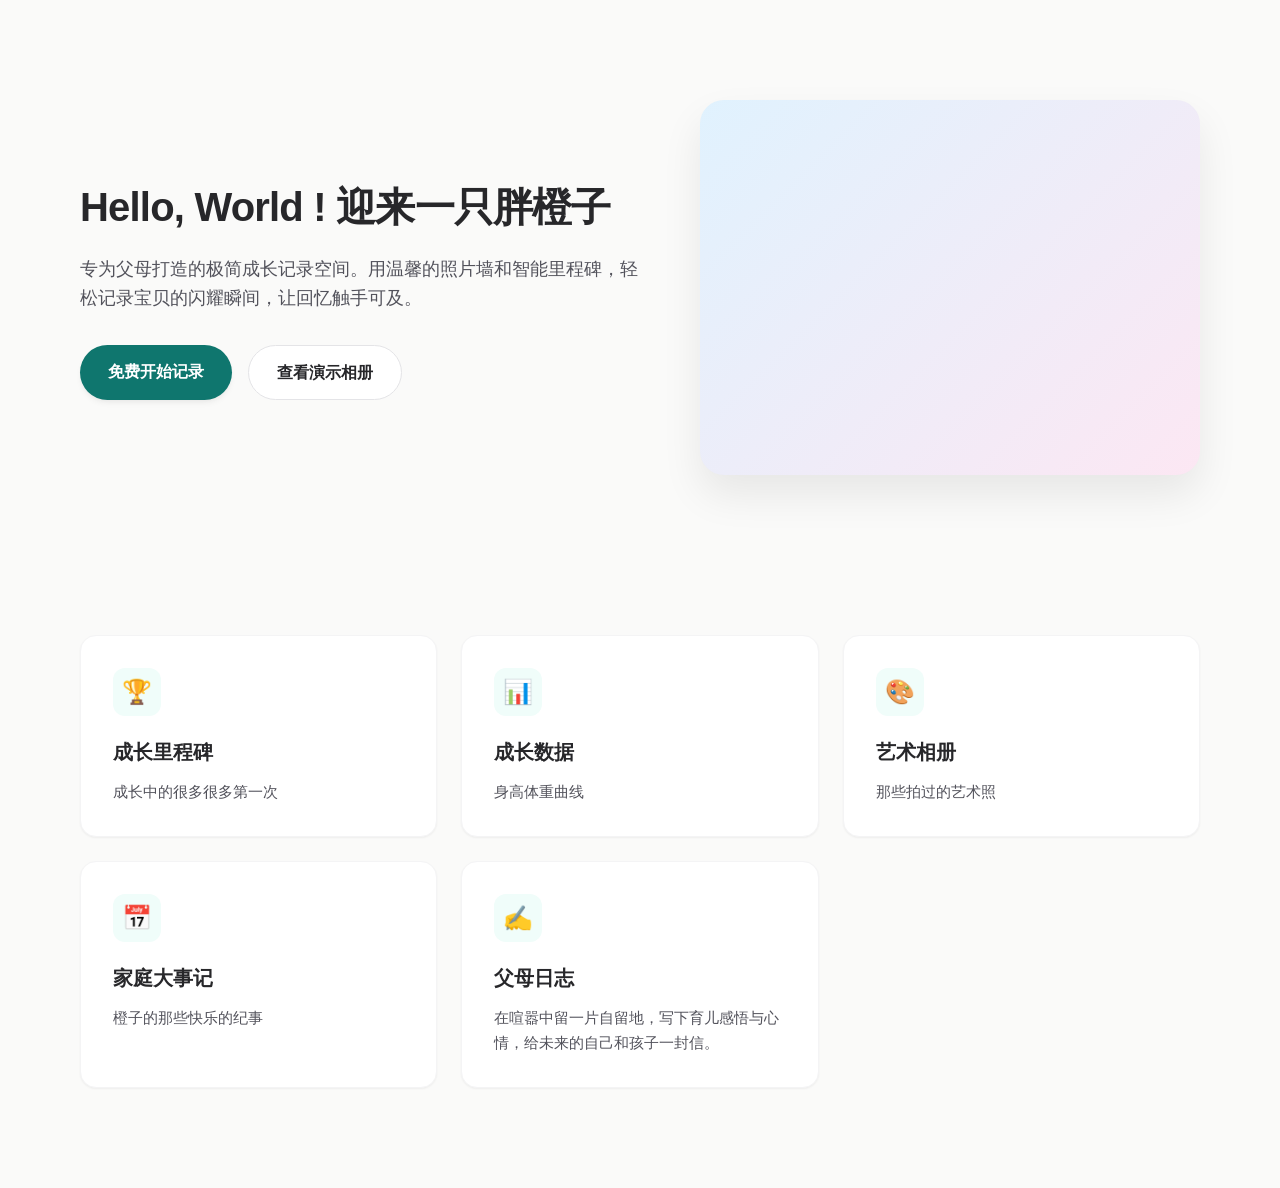
==== index.html @ 204cb5de "update base codes" ====
<!DOCTYPE html>
<html lang="zh-CN">
<head>
    <meta charset="UTF-8">
    <meta name="viewport" content="width=device-width, initial-scale=1.0">
    <title>橙子的成长足迹 - 记录她的每一个瞬间</title>

    <!-- 1. 基础样式 (必须最先加载) -->
    <link rel="stylesheet" href="css/base.css">

    <!-- 2. 组件/模块样式 (顺序无关紧要) -->
    <link rel="stylesheet" href="css/hero.css">
    <link rel="stylesheet" href="css/features.css">

    <!-- 3. 响应式样式 (必须最后加载，以覆盖默认样式) -->
    <link rel="stylesheet" href="css/responsive.css">
</head>
<body>

    <!-- 首屏照片墙区 -->
    <section class="hero">
        <div class="hero-content">
            <h1>Hello, World ! 迎来一只胖橙子</h1>
            <p>专为父母打造的极简成长记录空间。用温馨的照片墙和智能里程碑，轻松记录宝贝的闪耀瞬间，让回忆触手可及。</p>
            <div class="cta-group">
                <a href="#" class="btn btn-primary">免费开始记录</a>
                <a href="#" class="btn btn-secondary">查看演示相册</a>
            </div>
        </div>
        <!-- 动态照片墙容器 -->
        <div class="hero-image photo-wall">
            <!-- 1. 首屏关键图：立即加载，高优先级，锁定尺寸防抖动 -->
            <picture class="wall-photo-wrapper">
                <source srcset="images/照片墙主图.webp" type="image/webp">
                <img src="images/照片墙主图.jpg" alt="宝贝成长瞬间1"
                     class="wall-photo"
                     width="400" height="300"
                     fetchpriority="high" decoding="async">
            </picture>

            <!-- 2. 第二张图：原生懒加载，接近视口时才加载 -->
            <picture class="wall-photo-wrapper">
                <source srcset="images/照片墙2.webp" type="image/webp">
                <img src="images/照片墙2.jpg" alt="宝贝成长瞬间2"
                     class="wall-photo"
                     width="400" height="300"
                     loading="lazy" decoding="async">
            </picture>

            <!-- 3. 第三张图：原生懒加载 -->
            <picture class="wall-photo-wrapper">
                <source srcset="images/照片墙3.webp" type="image/webp">
                <img src="images/照片墙3.jpg" alt="宝贝成长瞬间3"
                     class="wall-photo"
                     width="400" height="300"
                     loading="lazy" decoding="async">
            </picture>
        </div>
    </section>


    <!-- 功能区 -->
    <section class="features">
        <div class="features-grid">
            <article class="feature-card">
                <div class="feature-icon">🏆</div>
                <h3>成长里程碑</h3>
                <p>成长中的很多很多第一次</p>
            </article>
            <article class="feature-card">
                <div class="feature-icon">📊</div>
                <h3>成长数据</h3>
                <p>身高体重曲线</p>
            </article>
            <article class="feature-card">
                <div class="feature-icon">🎨</div>
                <h3>艺术相册</h3>
                <p>那些拍过的艺术照</p>
            </article>
            <article class="feature-card">
                <div class="feature-icon">📅</div>
                <h3>家庭大事记</h3>
                <p>橙子的那些快乐的纪事</p>
            </article>
            <article class="feature-card">
                <div class="feature-icon">✍️</div>
                <h3>父母日志</h3>
                <p>在喧嚣中留一片自留地，写下育儿感悟与心情，给未来的自己和孩子一封信。</p>
            </article>
        </div>
    </section>

</body>
</html>
---- css/base.css ----
/* =========================================
   1. 全局重置与基础变量 (Stripe/Apple 风格)
   ========================================= */
:root {
    /* 温馨极简配色 (WCAG AA 对比度验证) */
    --color-bg: #FAFAF9;          /* 温暖的米白背景 */
    --color-text: #27272A;        /* 深灰主文本 (对比度 > 10:1) */
    --color-subtext: #52525B;     /* 次级文本 (对比度 > 4.5:1) */
    --color-primary: #0F766E;     /* 温暖青绿 (主按钮) */
    --color-primary-hover: #0D5F58;
    --color-card-bg: #FFFFFF;

    /* Stripe 风格阴影 */
    --shadow-sm: 0 1px 2px 0 rgba(0, 0, 0, 0.05);
    --shadow-md: 0 4px 6px -1px rgba(0, 0, 0, 0.05), 0 2px 4px -1px rgba(0, 0, 0, 0.03);
    --shadow-lg: 0 10px 15px -3px rgba(0, 0, 0, 0.05), 0 4px 6px -2px rgba(0, 0, 0, 0.02);

    /* 排版与圆角 */
    --radius-lg: 16px;
    --font-sans: -apple-system, BlinkMacSystemFont, "Segoe UI", Roboto, "Helvetica Neue", Arial, sans-serif;
}

*, *::before, *::after {
    box-sizing: border-box;
    margin: 0;
    padding: 0;
}

body {
    font-family: var(--font-sans);
    background-color: var(--color-bg);
    color: var(--color-text);
    line-height: 1.6;
    -webkit-font-smoothing: antialiased;
}

/* 全局按钮基础样式 */
.btn {
    padding: 14px 28px;
    border-radius: 999px; /* 胶囊按钮 */
    font-size: 1rem;
    font-weight: 600;
    text-decoration: none;
    transition: all 0.2s ease;
    cursor: pointer;
    border: none;
    display: inline-block;
}
---- css/hero.css ----
/* =========================================
   2. 首屏照片墙区 (Hero Section)
   ========================================= */
.hero {
    padding: 60px 20px;
    max-width: 1200px;
    margin: 0 auto;
    display: flex;
    flex-direction: column;
    align-items: center;
    text-align: center;
    gap: 40px;
}

.hero-content {
    max-width: 600px;
}

.hero h1 {
    font-size: 2.5rem;
    font-weight: 800;
    letter-spacing: -0.02em;
    margin-bottom: 16px;
    color: var(--color-text);
}

.hero p {
    font-size: 1.125rem;
    color: var(--color-subtext);
    margin-bottom: 32px;
}

/* 双CTA按钮布局 */
.cta-group {
    display: flex;
    gap: 16px;
    justify-content: center;
    flex-wrap: wrap;
}

.btn-primary {
    background-color: var(--color-primary);
    color: #FFF;
    box-shadow: var(--shadow-md);
}

.btn-primary:hover {
    background-color: var(--color-primary-hover);
    transform: translateY(-1px);
}

.btn-secondary {
    background-color: var(--color-card-bg);
    color: var(--color-text);
    border: 1px solid #E4E4E7;
}

.btn-secondary:hover {
    background-color: #F4F4F5;
}

/* 3D渲染图占位符 */
.hero-image {
    width: 100%;
    max-width: 400px;
    aspect-ratio: 4/3;
    background: linear-gradient(135deg, #E0F2FE 0%, #FCE7F3 100%);
    border-radius: var(--radius-lg);
    box-shadow: var(--shadow-lg);
    display: flex;
    align-items: center;
    justify-content: center;
    color: var(--color-subtext);
    font-size: 0.9rem;
}


/* =========================================
   首屏照片墙 - 自动轮播修复版
   ========================================= */

/* 1. 容器保持不变：限制边界，防止溢出 */
.photo-wall {
    position: relative;
    width: 100%;
    aspect-ratio: 4 / 3; /* 保持比例 */
    overflow: hidden;    /* 【核心】裁剪溢出部分 */
    border-radius: 24px;
    background-color: #f3f4f6;
    box-shadow: 0 20px 40px rgba(0,0,0,0.08);
}

/* 2. 图片包装器：绝对定位重叠 */
.wall-photo-wrapper {
    position: absolute;
    top: 0;
    left: 0;
    width: 100%;
    height: 100%;

    /* 初始状态：透明且稍微放大（为了做缩放进场效果） */
    opacity: 0;
    transform: scale(1.1);
    z-index: 1;
}

/* 确保图片填满容器且不变形 */
.wall-photo {
    width: 100%;
    height: 100%;
    object-fit: cover;
}

/* 3. 定义动画关键帧：淡入 -> 停留展示 -> 淡出 */
@keyframes slideShow {
    0% {
        opacity: 0;
        transform: scale(1.1); /* 初始稍微放大 */
        z-index: 1;
    }
    5% {
        opacity: 1;
        transform: scale(1);   /* 迅速恢复正常大小 */
        z-index: 2;            /* 提到顶层 */
    }
    30% {
        opacity: 1;
        transform: scale(1);   /* 保持展示状态 */
        z-index: 2;
    }
    35% {
        opacity: 0;            /* 快速淡出 */
        transform: scale(1.05);/* 稍微放大一点点作为退场 */
        z-index: 1;
    }
    100% {
        opacity: 0;
        z-index: 1;
    }
}

/* 4. 应用动画：核心修复点 */

/* 第一张图：立即开始 */
.wall-photo-wrapper:nth-child(1) {
    animation: slideShow 12s infinite;
}

/* 第二张图：延迟 4 秒开始 (总时长的 1/3) */
.wall-photo-wrapper:nth-child(2) {
    animation: slideShow 12s infinite 4s;
}

/* 第三张图：延迟 8 秒开始 (总时长的 2/3) */
.wall-photo-wrapper:nth-child(3) {
    animation: slideShow 12s infinite 8s;
}
---- css/features.css ----
/* =========================================
   3. 功能区 (Features Grid)
   ========================================= */
.features {
    padding: 40px 20px 80px;
    max-width: 1200px;
    margin: 0 auto;
}

.features-grid {
    display: grid;
    /* 响应式核心：自动填充，最小280px，最大1fr */
    grid-template-columns: repeat(auto-fit, minmax(280px, 1fr));
    gap: 24px;
}

.feature-card {
    background: var(--color-card-bg);
    padding: 32px;
    border-radius: var(--radius-lg);
    box-shadow: var(--shadow-sm);
    border: 1px solid #F4F4F5;
    transition: box-shadow 0.3s ease, transform 0.3s ease;
}

.feature-card:hover {
    box-shadow: var(--shadow-lg);
    transform: translateY(-4px);
}

.feature-icon {
    width: 48px;
    height: 48px;
    background-color: #F0FDFA;
    border-radius: 12px;
    margin-bottom: 20px;
    display: flex;
    align-items: center;
    justify-content: center;
    font-size: 1.5rem;
}

.feature-card h3 {
    font-size: 1.25rem;
    font-weight: 700;
    margin-bottom: 12px;
}

.feature-card p {
    color: var(--color-subtext);
    font-size: 0.95rem;
}
---- css/responsive.css ----
/* =========================================
   4. 响应式断点适配 (集中管理)
   ========================================= */

/* 移动端单手操作优化 (375px - 480px) */
@media (max-width: 480px) {
    .hero {
        padding: 40px 16px;
    }
    .hero h1 {
        font-size: 2rem;
    }
    /* 按钮在移动端全宽，方便拇指点击 */
    .btn {
        width: 100%;
        text-align: center;
    }
    .cta-group {
        flex-direction: column;
        width: 100%;
    }
}

/* 平板端 (768px+) */
@media (min-width: 768px) {
    .hero {
        flex-direction: row;
        text-align: left;
        padding: 100px 40px;
        gap: 60px;
    }
    .hero-content {
        flex: 1;
    }
    .hero-image {
        flex: 1;
        max-width: 500px;
    }
    .cta-group {
        justify-content: flex-start;
    }
    .features {
        padding: 60px 40px 100px;
    }
}

/* 桌面端 (1440px+) */
@media (min-width: 1440px) {
    .hero h1 {
        font-size: 3.5rem;
    }
    .hero p {
        font-size: 1.25rem;
    }
    .features-grid {
        grid-template-columns: repeat(3, 1fr); /* 桌面端固定3列 */
    }
}
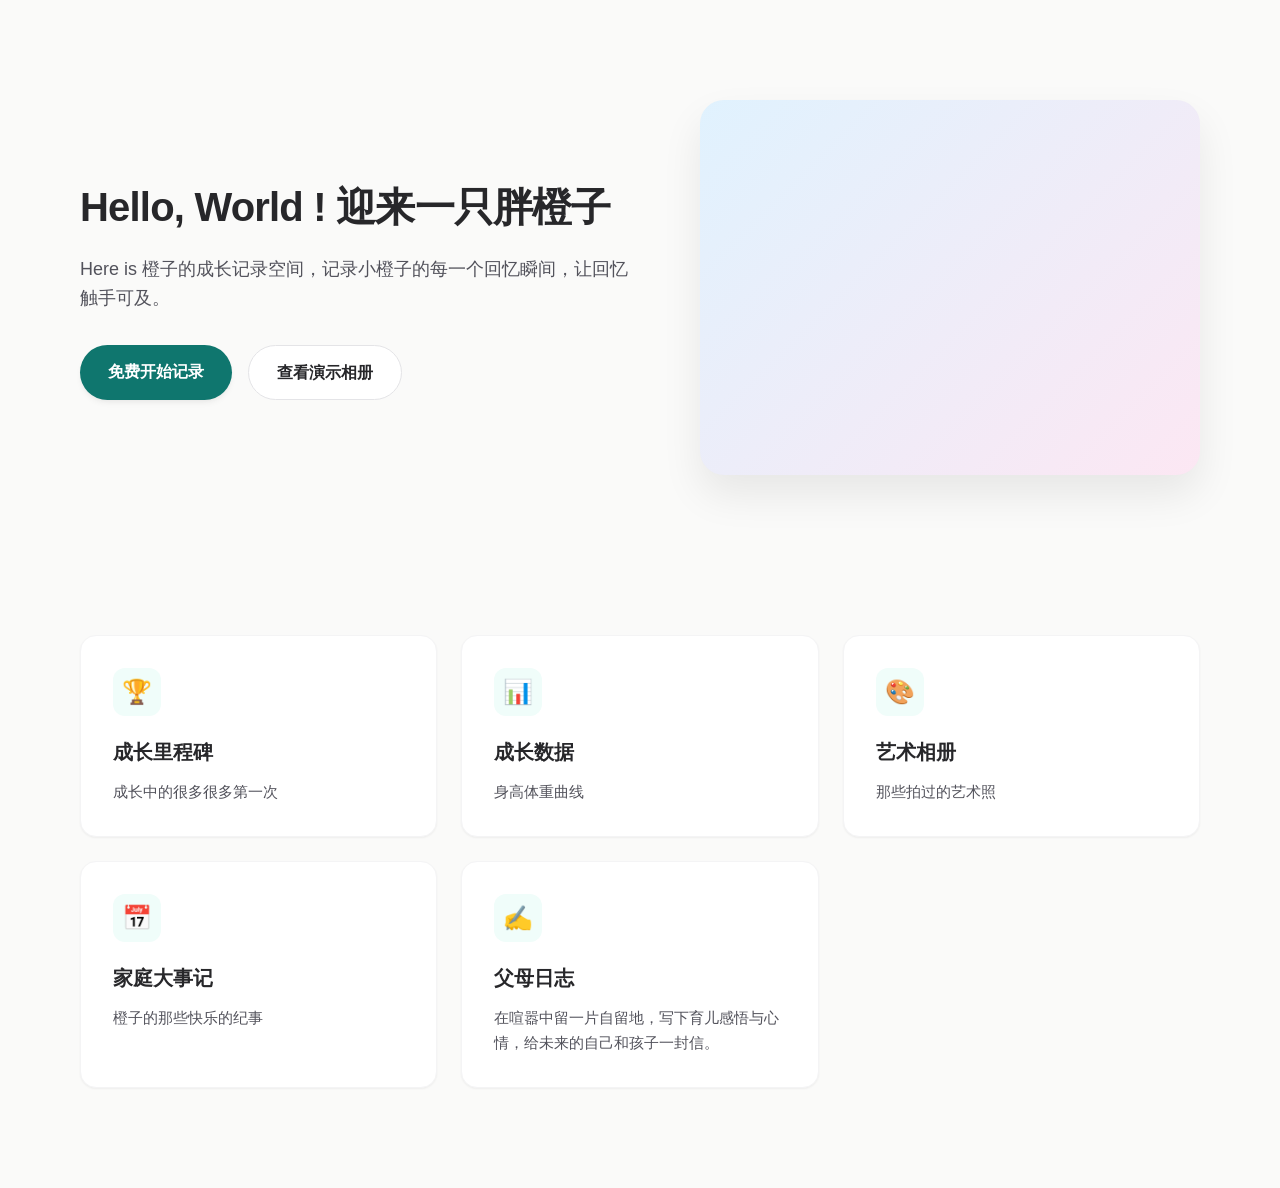
==== commit 428dea56: "update words" ====
--- a/index.html
+++ b/index.html
@@ -21,7 +21,7 @@
     <section class="hero">
         <div class="hero-content">
             <h1>Hello, World ! 迎来一只胖橙子</h1>
-            <p>专为父母打造的极简成长记录空间。用温馨的照片墙和智能里程碑，轻松记录宝贝的闪耀瞬间，让回忆触手可及。</p>
+            <p>Here is 橙子的成长记录空间，记录小橙子的每一个回忆瞬间，让回忆触手可及。</p>
             <div class="cta-group">
                 <a href="#" class="btn btn-primary">免费开始记录</a>
                 <a href="#" class="btn btn-secondary">查看演示相册</a>
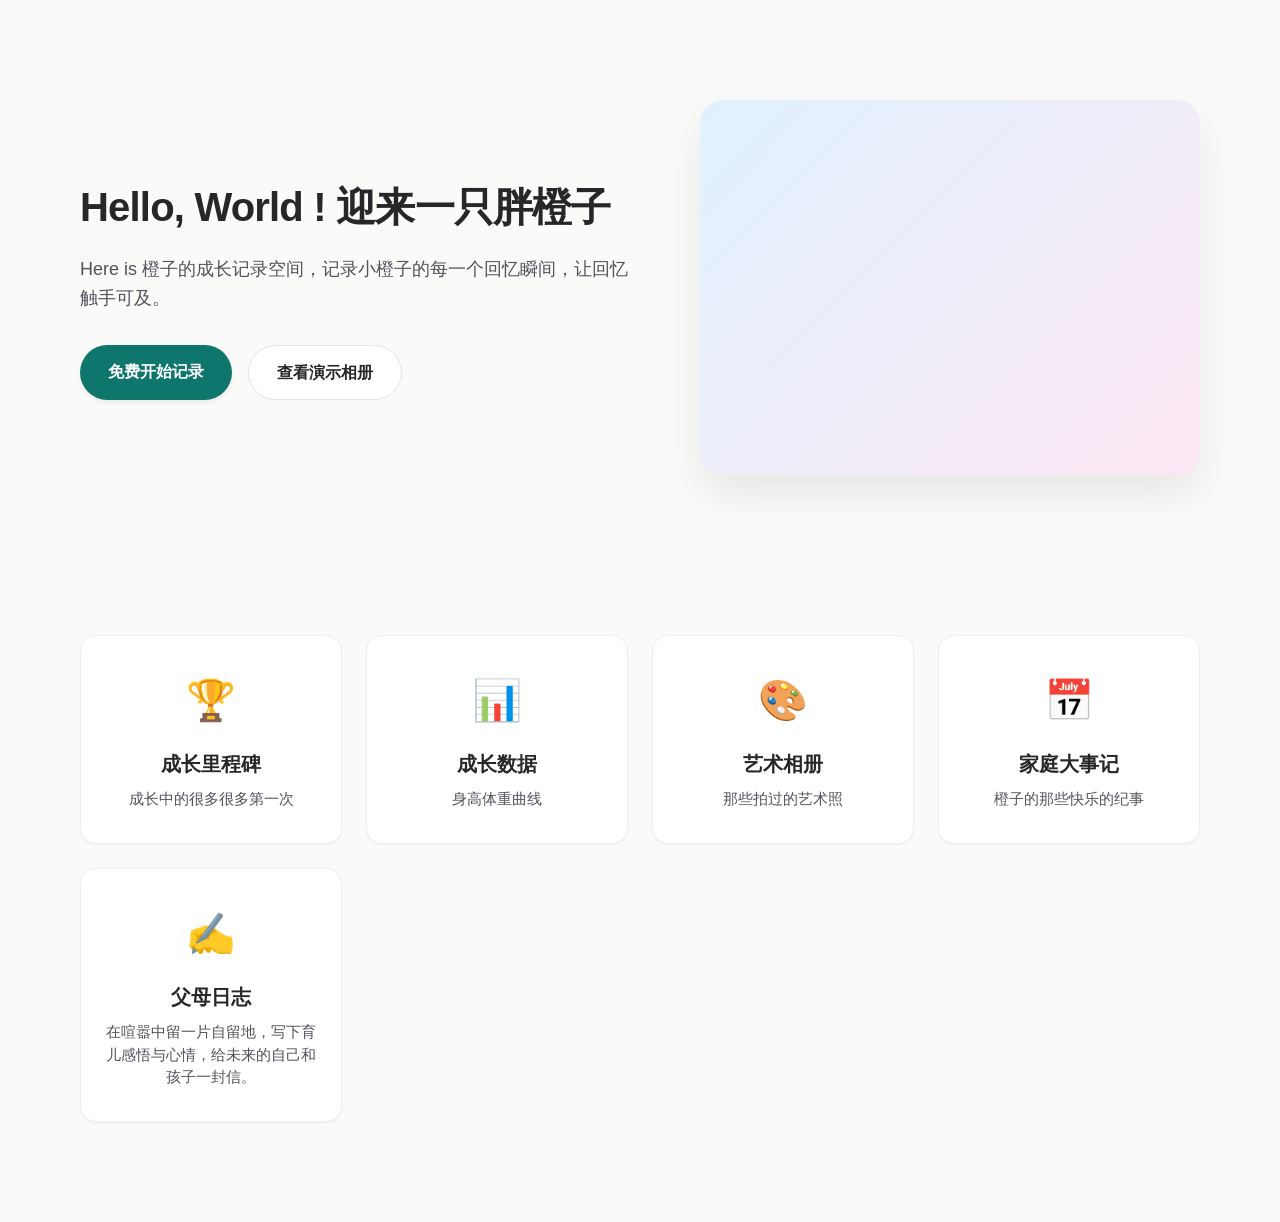
==== commit 42230c23: "update grow up milestone" ====
--- a/index.html
+++ b/index.html
@@ -61,34 +61,50 @@
 
     <!-- 功能区 -->
     <section class="features">
-        <div class="features-grid">
-            <article class="feature-card">
-                <div class="feature-icon">🏆</div>
-                <h3>成长里程碑</h3>
-                <p>成长中的很多很多第一次</p>
-            </article>
-            <article class="feature-card">
-                <div class="feature-icon">📊</div>
-                <h3>成长数据</h3>
-                <p>身高体重曲线</p>
-            </article>
-            <article class="feature-card">
-                <div class="feature-icon">🎨</div>
-                <h3>艺术相册</h3>
-                <p>那些拍过的艺术照</p>
-            </article>
-            <article class="feature-card">
-                <div class="feature-icon">📅</div>
-                <h3>家庭大事记</h3>
-                <p>橙子的那些快乐的纪事</p>
-            </article>
-            <article class="feature-card">
-                <div class="feature-icon">✍️</div>
-                <h3>父母日志</h3>
-                <p>在喧嚣中留一片自留地，写下育儿感悟与心情，给未来的自己和孩子一封信。</p>
-            </article>
-        </div>
+      <div class="features-grid">
+        <!-- 1. 成长里程碑卡片 -->
+        <a href="milestones.html" class="feature-card-link">
+          <article class="feature-card">
+            <div class="feature-icon">🏆</div>
+            <h3>成长里程碑</h3>
+            <p>成长中的很多很多第一次</p>
+          </article>
+        </a>
+        <!-- 2. 成长数据卡片 -->
+        <a href="growth-data.html" class="feature-card-link">
+          <article class="feature-card">
+            <div class="feature-icon">📊</div>
+            <h3>成长数据</h3>
+            <p>身高体重曲线</p>
+          </article>
+        </a>
+        <!-- 3. 艺术相册卡片 -->
+        <a href="gallery.html" class="feature-card-link">
+          <article class="feature-card">
+            <div class="feature-icon">🎨</div>
+            <h3>艺术相册</h3>
+            <p>那些拍过的艺术照</p>
+          </article>
+        </a>
+        <!-- 4. 家庭大事记卡片 -->
+        <a href="family-events.html" class="feature-card-link">
+          <article class="feature-card">
+            <div class="feature-icon">📅</div>
+            <h3>家庭大事记</h3>
+            <p>橙子的那些快乐的纪事</p>
+          </article>
+        </a>
+        <!-- 5. 父母日志卡片 -->
+        <a href="parent-blog.html" class="feature-card-link">
+          <article class="feature-card">
+            <div class="feature-icon">✍️</div>
+            <h3>父母日志</h3>
+            <p>在喧嚣中留一片自留地，写下育儿感悟与心情，给未来的自己和孩子一封信。</p>
+          </article>
+        </a>
+      </div>
     </section>
+
 
 </body>
 </html>
--- a/css/features.css
+++ b/css/features.css
@@ -1,52 +1,69 @@
 /* =========================================
-   3. 功能区 (Features Grid)
+   功能区 (Features)
    ========================================= */
+
+/* 功能区整体布局 */
 .features {
-    padding: 40px 20px 80px;
-    max-width: 1200px;
-    margin: 0 auto;
+  padding: 40px 20px;
+  max-width: 1200px;
+  margin: 0 auto;
 }
 
+/* 使用 CSS Grid 实现响应式网格 */
 .features-grid {
-    display: grid;
-    /* 响应式核心：自动填充，最小280px，最大1fr */
-    grid-template-columns: repeat(auto-fit, minmax(280px, 1fr));
-    gap: 24px;
+  display: grid;
+  /* 核心响应式代码：自动填充，每个卡片最小260px，最大1fr（均分） */
+  grid-template-columns: repeat(auto-fit, minmax(260px, 1fr));
+  gap: 24px;
 }
 
-.feature-card {
-    background: var(--color-card-bg);
-    padding: 32px;
-    border-radius: var(--radius-lg);
-    box-shadow: var(--shadow-sm);
-    border: 1px solid #F4F4F5;
-    transition: box-shadow 0.3s ease, transform 0.3s ease;
+/* 让链接填满整个网格单元，并移除默认样式 */
+.feature-card-link {
+  display: block;
+  text-decoration: none;
+  color: inherit; /* 继承父级颜色 */
 }
 
-.feature-card:hover {
-    box-shadow: var(--shadow-lg);
-    transform: translateY(-4px);
+/* 卡片基础样式 */
+.feature-card {
+  background: var(--color-card-bg, #fff);
+  padding: 32px 24px;
+  border-radius: var(--radius-lg, 12px);
+  border: 1px solid #f0f0f0;
+  box-shadow: var(--shadow-sm, 0 1px 3px rgba(0,0,0,0.1));
+  text-align: center;
+  transition: all 0.3s ease;
+  height: 100%; /* 确保卡片高度一致 */
+  box-sizing: border-box;
+  display: flex;
+  flex-direction: column;
+  align-items: center;
 }
 
-.feature-icon {
-    width: 48px;
-    height: 48px;
-    background-color: #F0FDFA;
-    border-radius: 12px;
-    margin-bottom: 20px;
-    display: flex;
-    align-items: center;
-    justify-content: center;
-    font-size: 1.5rem;
+/* 卡片悬停效果 */
+.feature-card-link:hover .feature-card {
+  transform: translateY(-6px);
+  box-shadow: var(--shadow-lg, 0 10px 25px rgba(0,0,0,0.1));
+  border-color: var(--color-primary, #635BFF);
 }
 
-.feature-card h3 {
-    font-size: 1.25rem;
-    font-weight: 700;
-    margin-bottom: 12px;
+/* 图标样式 */
+.feature-icon {
+  font-size: 2.5rem;
+  margin-bottom: 16px;
 }
 
+/* 标题样式 */
+.feature-card h3 {
+  font-size: 1.25rem;
+  font-weight: 700;
+  margin-bottom: 8px;
+  color: var(--color-text, #333);
+}
+
+/* 描述样式 */
 .feature-card p {
-    color: var(--color-subtext);
-    font-size: 0.95rem;
+  font-size: 0.95rem;
+  color: var(--color-subtext, #666);
+  line-height: 1.5;
 }
